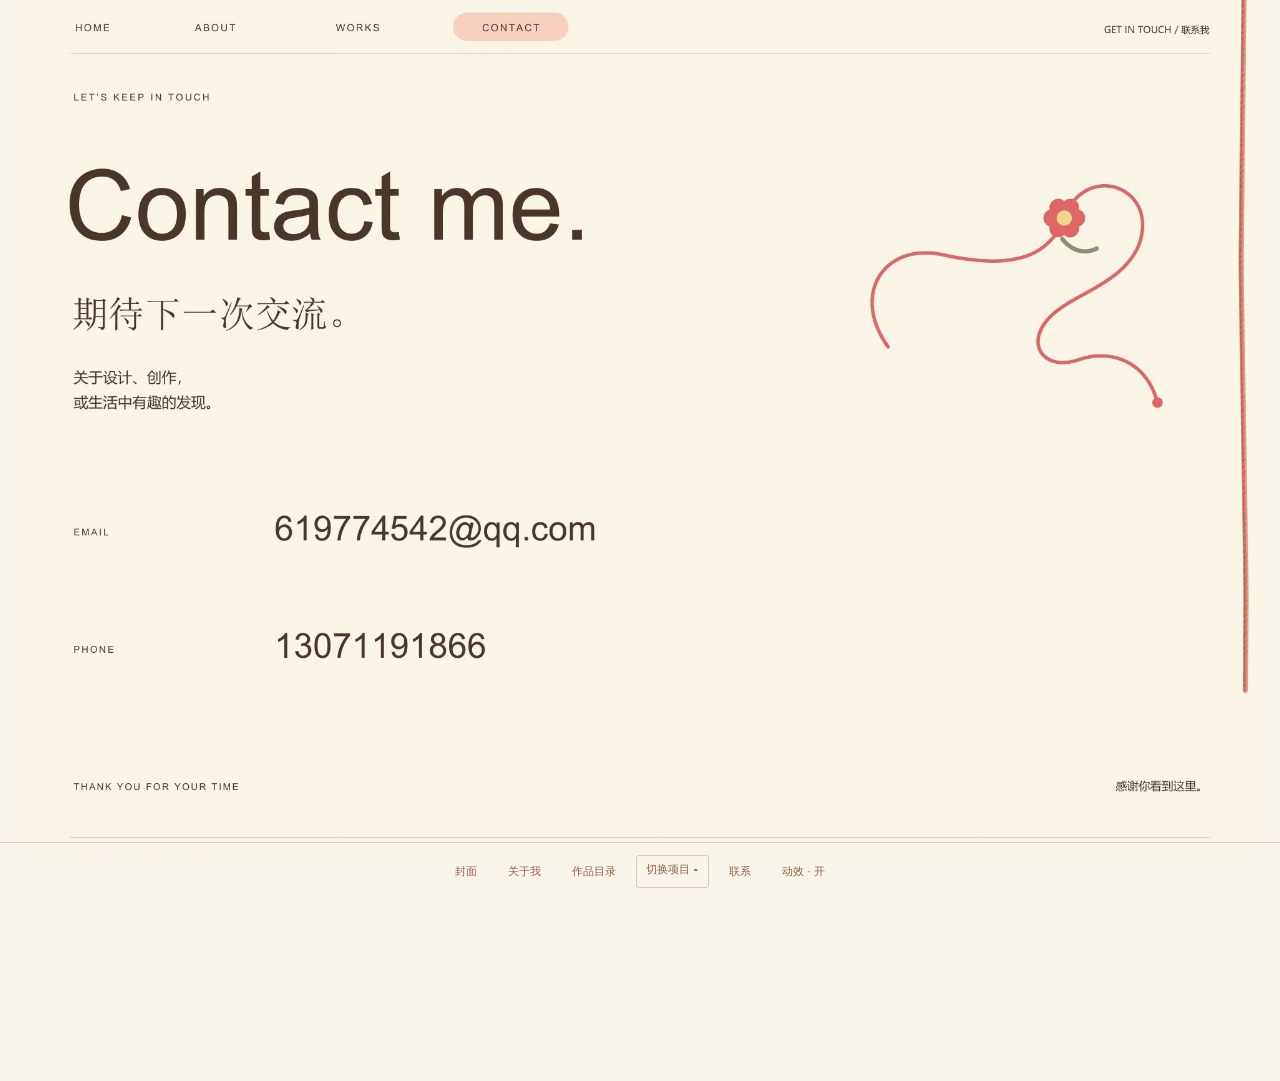
==== contact.html @ 4de19fe0 "add portfolio" ====
<!doctype html><html lang="zh-CN"><head><meta charset="utf-8"><meta name="viewport" content="width=device-width,initial-scale=1"><meta name="theme-color" content="#faf5ec"><meta name="description" content="陈姝婕的景观设计作品集。"><title>联系 · 陈姝婕作品集</title><link rel="icon" href="favicon.svg"><link rel="stylesheet" href="style.css?v=20261108-no-project-cord"><link rel="stylesheet" href="interactive.css?v=20261108-no-project-cord"><link rel="stylesheet" href="yarn.css?v=20261108-no-project-cord"><link rel="stylesheet" href="opening.css?v=20261108-no-project-cord"><link rel="stylesheet" href="pullcord.css?v=20261108-no-project-cord"><link rel="stylesheet" href="local-scenes.css?v=20261108-no-project-cord"><script src="yarn-boot.js?v=20261108-no-project-cord"></script><script src="opening-boot.js?v=20261108-no-project-cord"></script><script src="app.js?v=20261108-no-project-cord" defer></script><script src="interactive.js?v=20261108-no-project-cord" defer></script><script src="yarn.js?v=20261108-no-project-cord" defer></script><script src="opening.js?v=20261108-no-project-cord" defer></script><script src="pink-wool.js?v=20261108-no-project-cord" defer></script><script src="pullcord.js?v=20261108-no-project-cord" defer></script><script src="local-scenes.js?v=20261108-no-project-cord" defer></script></head><body data-journey-kind="contact" data-journey-project=""><script id="journey-data" type="application/json">{"kind": "contact", "project": "", "heroes": {"luyi": {"src": "assets/interactive/luyi-full-scroll.avif", "preview": "assets/yarn-v3/preview-luyi.avif", "pageSrc": "assets/pages/p06.avif", "rect": [0.4283621855444963, 0.0, 0.571649069757675, 1.0]}, "jd": {"src": "assets/interactive/p13-00.avif", "preview": "assets/yarn-v3/preview-jd.avif", "pageSrc": "assets/pages/p13.avif", "rect": [0.4427083333333333, 0.3431307777777778, 0.4947916666666667, 0.49522000000000005]}, "scifi": {"src": "assets/interactive/p19-00.avif", "preview": "assets/yarn-v3/preview-scifi.avif", "pageSrc": "assets/pages/p19.avif", "rect": [0.4479166666666667, 0.17296296296296299, 0.4895833333333333, 0.6522222222222223]}, "eastlake": {"src": "assets/interactive/eastlake-ink.avif", "preview": "assets/yarn-v3/preview-eastlake.avif", "pageSrc": "assets/pages/p27.avif", "rect": [0.5520833333333334, 0.23703703703703705, 0.38958333333333334, 0.587037037037037]}, "ai": {"src": "assets/interactive/p33-00.avif", "preview": "assets/yarn-v3/preview-ai.avif", "pageSrc": "assets/pages/p33.avif", "rect": [0.4351074814161522, 0.13422182945515443, 0.5207388492713452, 0.49650191830286616]}, "jinghu": {"src": "assets/interactive/p39-00.avif", "preview": "assets/yarn-v3/preview-jinghu.avif", "pageSrc": "assets/pages/p39.avif", "rect": [0.43509688799294444, 0.13422181045029635, 0.2805347948427198, 0.5523286890211311]}}}</script><main id="main" class="document-view" data-total="1"><figure class="art-page" id="page-1" data-page="1"><div class="page-art"><img class="original-page" src="assets/contact.avif" width="2000" height="1415" alt="联系陈姝婕" loading="eager" decoding="async" draggable="false"><a class="native-link" href="mailto:619774542@qq.com" aria-label="619774542@qq.com" style="left:20.326739742135988%;top:57.433987813134735%;width:26.612406030826097%;height:5.345116345365778%"></a><a class="native-link" href="tel:13071191866" aria-label="13071191866" style="left:20.326739742135988%;top:70.73738849493402%;width:17.792448868170176%;height:5.345116345365784%"></a></div></figure><footer class="journey-contact-end" aria-label="毛线旅程终点"></footer></main><nav class="reader-tools" aria-label="作品集导航"><a class="tool" href="index.html">封面</a><a class="tool" href="index.html#resume">关于我</a><a class="tool" href="works.html">作品目录</a><details class="chapter-menu"><summary>切换项目 ▴</summary><div class="chapter-links"><a href="projects/luyi.html">鹿邑规划</a><a href="projects/jd.html">京东庭院</a><a href="projects/scifi.html">成都科幻公园</a><a href="projects/eastlake.html">绍兴东湖</a><a href="projects/jinghu.html">镜湖标识设计</a><a href="projects/ai.html">AI表达与策划</a></div></details><a class="tool" href="contact.html">联系</a><button class="tool" id="motion-toggle" type="button" aria-pressed="true">动效 · 开</button></nav><dialog id="scene-dialog" aria-label="放大查看作品"><header class="scene-toolbar"><h2 id="scene-title"></h2><button id="scene-back" class="tool" type="button" hidden>← 总图</button><button id="scene-fit" class="tool" type="button">原尺寸</button><button id="scene-close" class="tool" type="button" aria-label="关闭">×</button></header><p id="scene-note" hidden></p><div id="scene-stage" class="scene-stage"></div></dialog></body></html>
---- style.css ----
/* Original portfolio paper, typography and continuous reading. */
:root{--paper:#faf5ec;--red:#a64131;--ink:#51473c;--line:#dec8b7;--pink:#f8d7c8}*{box-sizing:border-box}html{scroll-behavior:smooth;scroll-padding-top:12px}html,body{margin:0;min-height:100%;background:var(--paper);color:var(--ink);font-family:'Microsoft YaHei','PingFang SC',Arial,sans-serif}body{padding-bottom:76px;transition:background .65s}a{color:inherit;text-decoration:none}button{font:inherit;color:inherit;cursor:pointer}a,button,summary{touch-action:manipulation}a:focus-visible,button:focus-visible,summary:focus-visible{outline:2px solid var(--red);outline-offset:3px}[hidden]{display:none!important}main{width:100%;margin:auto}.document-view{max-width:1440px;padding:0 16px}.cover-view{max-width:1672px}.art-page{margin:0 auto 22px;width:100%;scroll-margin-top:12px}.page-art{position:relative;line-height:0;container-type:inline-size}.original-page{display:block;width:100%;height:auto;user-select:none}.native-link{position:absolute;display:block;z-index:5}.native-link:focus-visible{background:#f8d7c844}.page-count{position:absolute;z-index:4;right:5.7%;bottom:2.45%;width:17.5%;height:2.6%;background:var(--paper);color:var(--red);font-family:Arial,sans-serif;font-weight:400;letter-spacing:.08em;text-align:right;line-height:1.5}.reader-tools{position:fixed;bottom:0;left:0;right:0;z-index:20;min-height:58px;display:flex;justify-content:center;align-items:center;gap:9px;padding:8px 16px;border-top:1px solid var(--line);background:#faf5ecf5;backdrop-filter:blur(8px);font-size:11px}.tool{display:inline-flex;align-items:center;justify-content:center;min-height:33px;background:none;border:1px solid transparent;border-radius:3px;padding:5px 10px;color:#91604b;white-space:nowrap}.tool:hover{background:var(--pink)}.chapter-menu{position:relative}.chapter-menu summary{cursor:pointer;padding:6px 9px;color:#91604b;border:1px solid var(--line);border-radius:3px;list-style:none;min-height:33px}.chapter-menu summary::-webkit-details-marker{display:none}.chapter-links{position:absolute;bottom:calc(100% + 12px);left:50%;transform:translateX(-50%);background:var(--paper);border:1px solid var(--line);box-shadow:0 5px 22px #674b2822;min-width:215px;padding:8px;max-height:65vh;overflow:auto}.chapter-links a{display:block;padding:8px 13px;white-space:nowrap;line-height:1.7}.chapter-links a:hover{background:var(--pink)}.sr-only{position:absolute;width:1px;height:1px;padding:0;margin:-1px;overflow:hidden;clip:rect(0,0,0,0);white-space:nowrap;border:0}dialog{border:0;padding:0;background:var(--paper);color:var(--ink);max-width:none;max-height:none;width:calc(100vw - 36px);height:calc(100dvh - 36px);box-shadow:0 20px 90px #0005}dialog::backdrop{background:#252720e8}body:has(dialog[open]){overflow:hidden}@media(max-width:760px){body{padding-bottom:103px}.document-view{padding:0 6px}.art-page{margin-bottom:14px}.reader-tools{flex-wrap:wrap;gap:3px 5px;padding:6px 8px;min-height:90px;font-size:10px}.tool{padding:4px 7px;min-height:31px}.chapter-menu summary{min-height:31px}dialog{width:100vw;height:100dvh;margin:0}.original-page{touch-action:pan-x pan-y pinch-zoom}}@media(prefers-reduced-motion:reduce){html{scroll-behavior:auto}*{transition:none!important}}
---- interactive.css ----
/* V2: every effect is placed in its original scene, with no decorative actors. */
.cover-ball-patch{position:absolute;inset:0;pointer-events:none;mask-image:radial-gradient(ellipse 6.7% 10% at 92.9% 84.8%,#000 63%,transparent 100%)}.cover-ball-patch img{width:100%;height:100%}.yarn-link{position:absolute;left:88.5%;top:77%;width:8.5%;aspect-ratio:1;z-index:4;transform:translate(var(--ball-x,0px),var(--ball-y,0px));will-change:transform}.yarn-link img{display:block;width:100%;height:100%;object-fit:contain;transform:rotate(var(--ball-turn,0deg)) scale(var(--ball-scale,1));filter:drop-shadow(1px 4px 3px #74523c29)}.yarn-link:focus-visible{border-radius:50%}.night-scene{position:absolute;inset:0;opacity:0;pointer-events:none;transition:opacity .7s;background:#091b3d}.night-scene>.original-page,.night-type{position:absolute;inset:0;display:block;width:100%;height:100%;object-fit:fill}.intro-art.is-night .night-scene{opacity:1}.lamp-switch{position:absolute;left:38%;top:23%;width:11%;height:19%;z-index:4;background:none;border:0;border-radius:30%}.lamp-switch:hover{box-shadow:0 0 22px #f8d5a52b}.night-active{background:#0a1c3b}.night-active .reader-tools{background:#102442f5;border-color:#36455f}.night-active .reader-tools .tool,.night-active summary{color:#d7dce7}.night-active .reader-tools .tool:hover{background:#273b56}.flower-seed{position:absolute;width:3.3%;aspect-ratio:1;transform:translate(-50%,-50%) rotate(var(--flower-angle));border:0;background:transparent;z-index:3;padding:0}.flower-seed img{width:100%;height:100%;object-fit:contain;opacity:0;transform:scale(.35);transition:transform 1.1s cubic-bezier(.17,.65,.28,1.25),opacity .6s;transform-origin:45% 70%}.flower-seed.is-open img{opacity:1;transform:scale(1)}.branch-blossom{position:absolute;width:2.7%;aspect-ratio:1;z-index:3;pointer-events:none;transform:translate(-50%,-50%);animation:branch-open 1.5s both}.branch-blossom img{width:100%;height:100%;object-fit:contain;transform:rotate(var(--flower-angle,-20deg))}@keyframes branch-open{from{opacity:0;scale:.2}to{opacity:1;scale:1}}
/* Directory: six independent original-texture frames and adjacent labels. */
.works-title{position:absolute;width:1px;height:1px;overflow:hidden;clip-path:inset(50%);white-space:nowrap}.works-room{position:relative;aspect-ratio:2000/1126;container-type:inline-size;background:#faf3e9;overflow:hidden}.works-original{position:absolute;inset:0;clip-path:inset(12% 50% 0 0);mask-image:linear-gradient(to right,#000 0 43%,transparent 49%);pointer-events:none}.works-original img{width:100%;height:100%}.works-nav{position:absolute;left:31%;right:25%;top:5%;display:flex;align-items:center;justify-content:space-between;gap:2%;font:1.16cqw Arial,sans-serif;letter-spacing:.09em}.works-nav a{padding:.6em 1.5em}.works-nav [aria-current]{background:#f8d7c8;border-radius:30px}.project-catalog{position:absolute;left:47%;right:3%;top:19%;bottom:8%;display:grid;grid-template-columns:1fr 1fr;grid-template-rows:repeat(3,1fr);gap:1.7% 2.5%}.project-card{min-width:0;display:grid;grid-template-columns:58% 42%;align-items:center;gap:0;border-radius:8px}.wool-frame{position:relative;display:block;width:100%;aspect-ratio:290/201;transform:rotate(-3deg);transition:transform .25s}.project-card:nth-child(even) .wool-frame{transform:rotate(3deg)}.project-card:hover .wool-frame,.project-card:focus-visible .wool-frame{transform:rotate(0deg) translateY(-3px)}.project-hero{position:absolute;left:14.8%;top:20.9%;width:67.2%;height:63.2%;object-fit:cover;border-radius:9%;background:var(--paper)}.project-card:last-child .project-hero{object-fit:cover;object-position:center 60%}.frame-texture{position:absolute;inset:0;width:100%;height:100%;pointer-events:none}.project-label{display:flex;flex-direction:column;line-height:1.6;gap:.5em;padding-left:.7em}.project-label small{font-size:.74cqw;color:#b17c66;letter-spacing:.06em}.project-label strong{font:1.05cqw/1.6 'Microsoft YaHei','PingFang SC',sans-serif;color:var(--red);font-weight:400}.project-label>span{font-size:.72cqw;color:#806f61}
/* All source-image zooms are quiet and keep the complete picture. */
.scene-hit{position:absolute;display:block;z-index:2;background:transparent;cursor:zoom-in}.scene-hit:focus-visible{outline-offset:-2px}.scene-toolbar{display:flex;align-items:center;gap:9px;min-height:48px;padding:6px 16px;border-bottom:1px solid var(--line)}.scene-toolbar h2{font-size:13px;font-weight:400;line-height:1.6;margin:0 auto 0 0}.scene-toolbar #scene-close{font-size:25px;min-width:38px}.scene-stage{position:relative;height:calc(100% - 49px);overflow:auto;display:flex;align-items:center;justify-content:center;padding:14px}.scene-image{display:block;max-width:100%;max-height:100%;object-fit:contain;cursor:zoom-in}.scene-stage.original-size{display:block;padding:0}.scene-stage.original-size>.scene-image{max-width:none;max-height:none;width:auto;height:auto;cursor:zoom-out}.scene-video{display:block;max-width:100%;max-height:100%;background:#16201d}.map-stage{display:block;padding:0;overflow:auto}.map-canvas{position:relative;min-width:1400px;width:100%;line-height:0}.map-canvas>img{display:block;width:100%;height:auto}.map-stage.original-size .map-canvas{width:6246px}.map-scholar{position:absolute;display:block;width:30px;height:38px;transform:translate(-50%,-90%);padding:5px 8px;z-index:2;border-radius:50%}.map-scholar>img{display:block;width:auto;max-width:100%;height:100%;filter:drop-shadow(0 1px 1px #fff9)}.map-scholar>span{position:absolute;bottom:100%;left:50%;transform:translateX(-50%);padding:4px 6px;background:#faf5ecf0;font:11px/1.5 SimSun,serif;white-space:nowrap;opacity:0;pointer-events:none;color:#59483b}.map-scholar:hover>span,.map-scholar:focus-visible>span{opacity:1}.inline-boat-filter{position:absolute;overflow:hidden;pointer-events:none}.painted-water{position:absolute;inset:0;pointer-events:none;z-index:1;mask-image:radial-gradient(ellipse 5% 7% at 69.9% 69.6%,#000 60%,transparent 100%)}.painted-water>img{display:block;width:100%;height:100%;filter:url(#painted-boat)}
/* The three coloured bands are traced in place and linked to the corresponding text. */
.route-experience,.route-lines{position:absolute;inset:0;width:100%;height:100%;pointer-events:none}.route-lines{z-index:3;overflow:visible}.route-trace,.route-connector{fill:none;stroke:var(--route-color);stroke-width:1.8;stroke-linecap:round;opacity:0}.route-lines g.active .route-trace{opacity:.95;stroke-width:3;stroke-dasharray:14 86;animation:route-travel 4s linear infinite}.route-lines g.active .route-connector{opacity:.65;stroke-width:1}.route-copy{position:absolute;left:61.6%;top:36.7%;width:32%;height:48.7%;display:flex;flex-direction:column;background:var(--paper);pointer-events:auto;z-index:4}.route-choice{position:relative;flex:1;display:flex;flex-direction:column;justify-content:center;align-items:flex-start;gap:.3em;background:var(--paper);border:0;border-bottom:1px solid #e6dacf;padding:.5em 1em .5em 1.2em;text-align:left;line-height:1.4;color:#8b8175;font-size:1.2cqw}.route-choice:last-child{border-bottom:0}.route-choice::before{content:'';position:absolute;left:0;top:17%;height:66%;width:2px;background:var(--route-color);opacity:.2}.route-choice.active::before{opacity:1}.route-choice span{font-size:1.08cqw;color:#8d7b67}.route-choice strong{font-family:SimSun,'Songti SC',serif;font-size:1.58cqw;font-weight:400;color:var(--red)}.route-choice small{font-size:.93cqw}.route-choice.active{color:#4f493d}.route-choice.active strong{color:var(--red)}@keyframes route-travel{to{stroke-dashoffset:-100}}
/* Inline waterfront scene carousel; the original four map nodes select the same four scenes. */
.waterfront-carousel{position:absolute;left:49.3%;top:30.1%;width:45%;height:62.7%;background:var(--paper);z-index:3;display:flex;flex-direction:column;padding:0 .8%}.waterfront-images{position:relative;flex:1;min-height:0}.waterfront-slide{display:flex;position:absolute;inset:0;align-items:center;justify-content:center;cursor:zoom-in}.waterfront-slide>img{display:block;width:100%;height:100%;object-fit:contain}.waterfront-caption{display:flex;align-items:center;justify-content:space-between;line-height:1.6;color:var(--red);font:1.45cqw/1.8 SimSun,'Songti SC',serif;margin-top:.3em}.slide-play{font:1.3cqw Arial,sans-serif;background:none;border:0;min-width:1.8em;min-height:1.8em;color:var(--red)}.slide-index{display:flex;justify-content:flex-start;gap:1.1em;line-height:1.5;margin-top:.4em}.slide-dot{border:0;border-bottom:1px solid transparent;padding:0 .15em;background:none;font:1.05cqw/1.8 Arial,sans-serif;color:#af9986}.slide-dot.active{color:var(--red);border-bottom-color:var(--red)}.waterfront-map-nodes{position:absolute;z-index:4;pointer-events:none}.waterfront-node{position:absolute;transform:translate(-50%,-50%);width:8%;aspect-ratio:1;border-radius:50%;pointer-events:auto}.waterfront-node.active{box-shadow:0 0 0 1.8px var(--red),0 0 0 4px #faf5ec77}
/* One comparison per sheet. Native range rails remain transparent even during focus. */
.comparison-sheet{aspect-ratio:var(--source-ratio);background:#eee7e0;overflow:hidden}.comparison-sheet::before{content:"";position:absolute;inset:1.9% 1.05%;background:var(--paper)}.ai-sheet{background:var(--paper)}.ai-sheet::before{display:none}.comparison-header{position:absolute;inset:0;display:block;width:100%;height:100%;clip-path:inset(0 0 calc(100% - var(--header-end)) 0);pointer-events:none}.pair-title{position:absolute;line-height:1.5;font-family:SimSun,'Songti SC',serif;color:var(--red);font-weight:400;margin:0}.comparison{position:absolute;--split:50%;line-height:0;background:transparent;isolation:isolate}.comparison>img{position:absolute;inset:0;width:100%;height:100%;object-fit:cover;user-select:none;pointer-events:none}.compare-after{clip-path:inset(0 0 0 var(--split))}.compare-divider{position:absolute;left:var(--split);top:0;bottom:0;width:1px;background:#faf5ec;box-shadow:0 0 0 1px #5e4c3833;transform:translateX(-50%);pointer-events:none;z-index:2}.compare-divider i{position:absolute;left:50%;top:50%;display:grid;place-items:center;width:27px;height:27px;transform:translate(-50%,-50%);border-radius:50%;background:#faf5ecef;box-shadow:0 1px 5px #40301c30;color:#8a6450;font:12px/1 Arial,sans-serif;font-style:normal;white-space:nowrap}.compare-slider{position:absolute;inset:0;width:100%;height:100%;margin:0;opacity:0!important;cursor:ew-resize;z-index:3;touch-action:pan-y;outline:none!important}.comparison:focus-within{outline:2px solid #a6413199;outline-offset:5px}.pair-labels{position:absolute;bottom:100%;left:0;right:0;display:flex;justify-content:space-between;margin-bottom:.55em;font:1.03cqw/1.5 'Microsoft YaHei',sans-serif;color:#7c7265;pointer-events:auto}.pair-labels a:hover{text-decoration:underline}.pair-caption{position:absolute;margin:0;line-height:1.7;color:#81786c}.pair-footer-rule{position:absolute;left:6.25%;right:6.25%;bottom:5.8%;height:1px;background:#decfc0}.evidence-pair{position:absolute;display:grid;grid-template-columns:1fr 1fr;gap:24px;align-items:stretch}.evidence-view{display:flex;flex-direction:column;min-width:0;gap:7px;line-height:1.6}.evidence-view>span{font-size:1.15cqw;color:#70695e}.evidence-view>a{position:relative;display:block;flex:1;min-height:0;overflow:hidden;cursor:zoom-in}.evidence-view img{position:absolute;inset:0;display:block;width:100%;height:100%;object-fit:contain}.motion-off *, .motion-off *::before,.motion-off *::after{animation-play-state:paused!important}.motion-off .yarn-link,.motion-off .yarn-link img{will-change:auto}.motion-off .branch-blossom{animation:none;opacity:1;scale:1}.motion-off .flower-seed img{transition:none}@media(max-width:760px){.scene-toolbar{padding:6px 9px;gap:3px}.scene-toolbar h2{font-size:11px}.scene-toolbar .tool{font-size:11px}.scene-stage{padding:4px}.map-stage{padding:0}.compare-divider i{width:20px;height:20px;font-size:9px}.evidence-pair{gap:10px}.works-room{aspect-ratio:auto;min-height:960px;overflow:visible}.works-original{display:none}.works-title{clip-path:none;width:auto;height:auto;overflow:visible;left:8%;top:69px;margin:0;font:24px/1.5 SimSun,serif;color:var(--red)}.works-title span{font:11px Arial,sans-serif;letter-spacing:.12em;margin-left:8px}.works-original img{height:auto}.works-nav{left:5%;right:5%;top:20px;font-size:11px}.works-nav a{padding:.6em .9em}.project-catalog{position:relative;left:auto;right:auto;top:auto;bottom:auto;padding:126px 6% 40px;grid-template-columns:1fr;grid-template-rows:none;gap:14px}.project-card{grid-template-columns:48% 52%;max-width:500px;margin:0 auto;width:100%}.project-label small{font-size:9px}.project-label strong{font-size:17px}.project-label>span{font-size:10px}.wool-frame{max-width:230px}.page-count{letter-spacing:0}.route-choice{padding-left:.7em}.waterfront-caption{font-size:1.6cqw}.slide-play{font-size:1.7cqw}.slide-dot{font-size:1.4cqw}}
---- yarn.css ----
/* A continuous material thread on the existing paper pages. */
.yarn-canvas{position:fixed;inset:0;display:block;pointer-events:none;z-index:7;width:100%;height:100%;contain:strict}
body:has(dialog[open]) .yarn-canvas{visibility:hidden}
.yarn-geometry{position:absolute;width:0;height:0;overflow:hidden;pointer-events:none}
.yarn-link{touch-action:manipulation;will-change:transform}
html.yarn-arriving #main{opacity:0}
.journey-outro{position:relative;min-height:126px;display:flex;justify-content:center;align-items:center;margin:0 0 8px;line-height:1.6}
.journey-return{position:relative;z-index:8;padding:12px 20px;color:var(--red);font:16px/1.7 SimSun,'Songti SC',serif;background:var(--paper);border:0;border-radius:3px}
.journey-return span{font:14px Arial,sans-serif;margin-left:12px}
.journey-return:hover{text-decoration:underline;text-underline-offset:5px}
.journey-home-end{min-height:112px}
.journey-contact-end{position:relative;min-height:100px}
#works{scroll-margin-top:10px;margin-top:18px}
.project-card.is-thread-selected .wool-frame{transform:rotate(0deg) translateY(-4px)}
.project-card.is-thread-selected .project-label strong{color:#b74434}
.project-card.is-returned .wool-frame{animation:yarn-frame-settle .7s cubic-bezier(.2,.65,.3,1) both}
@keyframes yarn-frame-settle{0%{translate:0 -7px}65%{translate:0 2px}100%{translate:0 0}}
.journey-veil{position:fixed;inset:0;z-index:50;background:var(--paper);opacity:0;pointer-events:none}
.journey-transition-thread{position:fixed;inset:0;z-index:52;width:100%;height:100%;pointer-events:none}
.journey-hero{position:fixed;z-index:51;display:block;margin:0;object-fit:cover;border:0;box-shadow:0 5px 32px #69503a16;pointer-events:none;will-change:top,left,width,height,opacity;border-radius:4px}
body.yarn-navigating{cursor:progress}
body.yarn-navigating .reader-tools{pointer-events:none}
@media(max-width:760px){.journey-outro{min-height:96px}.journey-return{font-size:14px;padding:9px 14px}.journey-contact-end{min-height:80px}#works{margin-top:8px}.journey-hero{border-radius:2px}}
@media(prefers-reduced-motion:reduce){.project-card.is-returned .wool-frame{animation:none}.journey-hero{will-change:auto}}
.motion-off .project-card.is-returned .wool-frame{animation:none}
---- opening.css ----
/* Original artwork: animated masks, never a substitute font or an added rope. */
.opening-art{position:absolute;inset:0;width:100%;height:100%;overflow:visible;pointer-events:none;z-index:3;display:none}
.opening-cover{position:absolute;inset:0;pointer-events:none}
.opening-pending .opening-cover .opening-art,.opening-cover.is-playing .opening-art{display:block}
.opening-skip{position:absolute;left:3.2%;bottom:3%;z-index:5;pointer-events:auto;border:0;background:#faf5ecdb;padding:7px 12px;border-radius:20px;color:#936859;font:12px/1.5 'Microsoft YaHei',sans-serif;opacity:0;visibility:hidden}
.opening-cover.is-playing .opening-skip{opacity:1;visibility:visible}
.native-thread-art.is-thread-playing .opening-art{display:block}
.opening-actor,.native-flower{transform-box:view-box}
.opening-continue{position:absolute;right:3.8%;bottom:2.4%;z-index:5;color:#a74436;background:#faf5ecc9;border:0;border-radius:20px;padding:7px 13px;font:12px/1.5 'Microsoft YaHei',sans-serif;pointer-events:auto;opacity:0;transition:opacity .4s}
.opening-cover.is-complete .opening-continue{opacity:1}
.motion-off .opening-art{display:none!important}
.motion-off .opening-skip{display:none}
@media(max-width:760px){.opening-skip,.opening-continue{font-size:10px;padding:4px 8px}.opening-skip{left:3%;bottom:1.8%}.opening-continue{right:3%;bottom:1.8%}}
@media(prefers-reduced-motion:reduce){.opening-art{display:none!important}}
.opening-is-playing>.opening-skip{opacity:1;visibility:visible}
.page-art:has(.opening-cover.is-complete)>.opening-continue{opacity:1}
.opening-continue{left:3.2%;right:auto;bottom:3%}
@media(max-width:760px){.opening-continue{left:3%;right:auto;bottom:1.8%}}
#opening-replay:disabled{opacity:.45;cursor:default}
.opening-continue{visibility:hidden;pointer-events:none}
.page-art:has(.opening-cover.is-complete)>.opening-continue{visibility:visible;pointer-events:auto}
---- pullcord.css ----
.pullcord-canvas{position:fixed;inset:0;z-index:8;width:100%;height:100%;pointer-events:none;contain:strict}
.pullcord-handle{position:fixed;left:0;top:0;z-index:9;width:46px;height:46px;margin:0;padding:0;border:0;border-radius:50%;background:transparent;cursor:grab;touch-action:none;user-select:none;visibility:hidden;transform:translate(-50%,-50%);-webkit-tap-highlight-color:transparent}
.pullcord-handle:active,.pullcord-handle.is-pulling{cursor:grabbing}.pullcord-handle:focus-visible{outline:1px dashed #c6819d;outline-offset:3px;background:#faf5ec18}
.pullcord-caption{position:absolute;left:50%;top:calc(100% + 1px);transform:translateX(-50%);white-space:nowrap;font:11px/1.5 'Microsoft YaHei',sans-serif;color:#9c6655;opacity:0;transition:opacity .2s;pointer-events:none}
.pullcord-handle:hover .pullcord-caption,.pullcord-handle:focus-visible .pullcord-caption{opacity:1}.night-active .pullcord-caption{color:#e6b9cf}
body:has(dialog[open]) .pullcord-canvas,body:has(dialog[open]) .pullcord-handle{visibility:hidden!important}
@media(max-width:760px){.pullcord-handle{width:44px;height:44px}.pullcord-caption{font-size:10px}.pullcord-handle[data-discover="true"] .pullcord-caption{opacity:.85}}
@media(prefers-reduced-motion:reduce){.pullcord-caption{transition:none}}
---- local-scenes.css ----
.portrait-drop{position:absolute;inset:0;pointer-events:none;z-index:2;overflow:hidden}.portrait-art,.portrait-rope{position:absolute;inset:0;width:100%;height:100%;pointer-events:none}
.arc-catalog{position:relative;aspect-ratio:2000/1500;min-height:0;overflow:hidden;background:#faf3e9 url('assets/fabric.avif') repeat;background-size:360px 144px}
.arc-catalog>.works-title{position:absolute;width:1px;height:1px;overflow:hidden;clip-path:inset(50%);white-space:nowrap}
.arc-wordmark{position:absolute;left:11%;top:37.3%;width:31%;height:23.35%;pointer-events:none;z-index:1}.arc-wordmark svg{display:block;width:100%;height:100%}
.arc-yarn{position:absolute;inset:0;width:100%;height:100%;pointer-events:none;z-index:0}
.arc-catalog .works-nav{left:25%;right:24%;top:3.4%;z-index:4;font-size:1.05cqw}
.arc-catalog .project-catalog{position:absolute;inset:0;padding:11% 5%;display:grid;grid-template-columns:1fr 1fr;gap:3%;z-index:2}
.arc-catalog.arc-ready .project-catalog{display:block;padding:0}
.arc-catalog.arc-ready .project-card{position:absolute;display:flex;gap:0;align-items:center;margin:0;max-width:none;border-radius:8px}
.arc-catalog .wool-frame{flex:none;max-width:none;transform:rotate(var(--arc-tilt,-3deg));transition:transform .25s}
.arc-catalog .project-card:hover .wool-frame,.arc-catalog .project-card:focus-visible .wool-frame{transform:rotate(0deg)}
.arc-catalog .project-label{min-width:0;padding-left:1.1em;gap:.5em}.arc-catalog .project-label strong{font-size:1.12cqw;line-height:1.6}.arc-catalog .project-label small{font-size:.72cqw}.arc-catalog .project-label>span{font-size:.74cqw;line-height:1.7}
.arc-catalog .arc-label-left{flex-direction:row-reverse}.arc-catalog .arc-label-left .project-label{flex:1;padding:0 1.1em 0 0;text-align:right}
@media(max-width:760px){.arc-catalog{aspect-ratio:auto;height:1370px;min-height:1370px;overflow:hidden;background-size:300px 120px}.arc-wordmark{left:5%;top:63px;width:160px;height:94px}.arc-catalog .works-nav{left:4%;right:4%;top:18px;font-size:10px}.arc-catalog .works-nav a{padding:.6em .8em}.arc-catalog .project-catalog{grid-template-columns:1fr;padding:180px 5% 40px;gap:32px}.arc-catalog .project-label{padding-left:8px;gap:7px;flex:1}.arc-catalog .project-label strong{font-size:16px;line-height:1.55}.arc-catalog .project-label small{font-size:9px}.arc-catalog .project-label>span{font-size:10px;line-height:1.65}}
@media(prefers-reduced-motion:reduce){.arc-catalog .wool-frame{transition:none}}
.arc-catalog .project-card:first-child .project-label{transform:translateY(-3.75cqw)}
[data-portrait-clear]{filter:blur(4px)}
@media(max-width:760px){.arc-catalog .project-card:first-child .project-label{transform:none}}
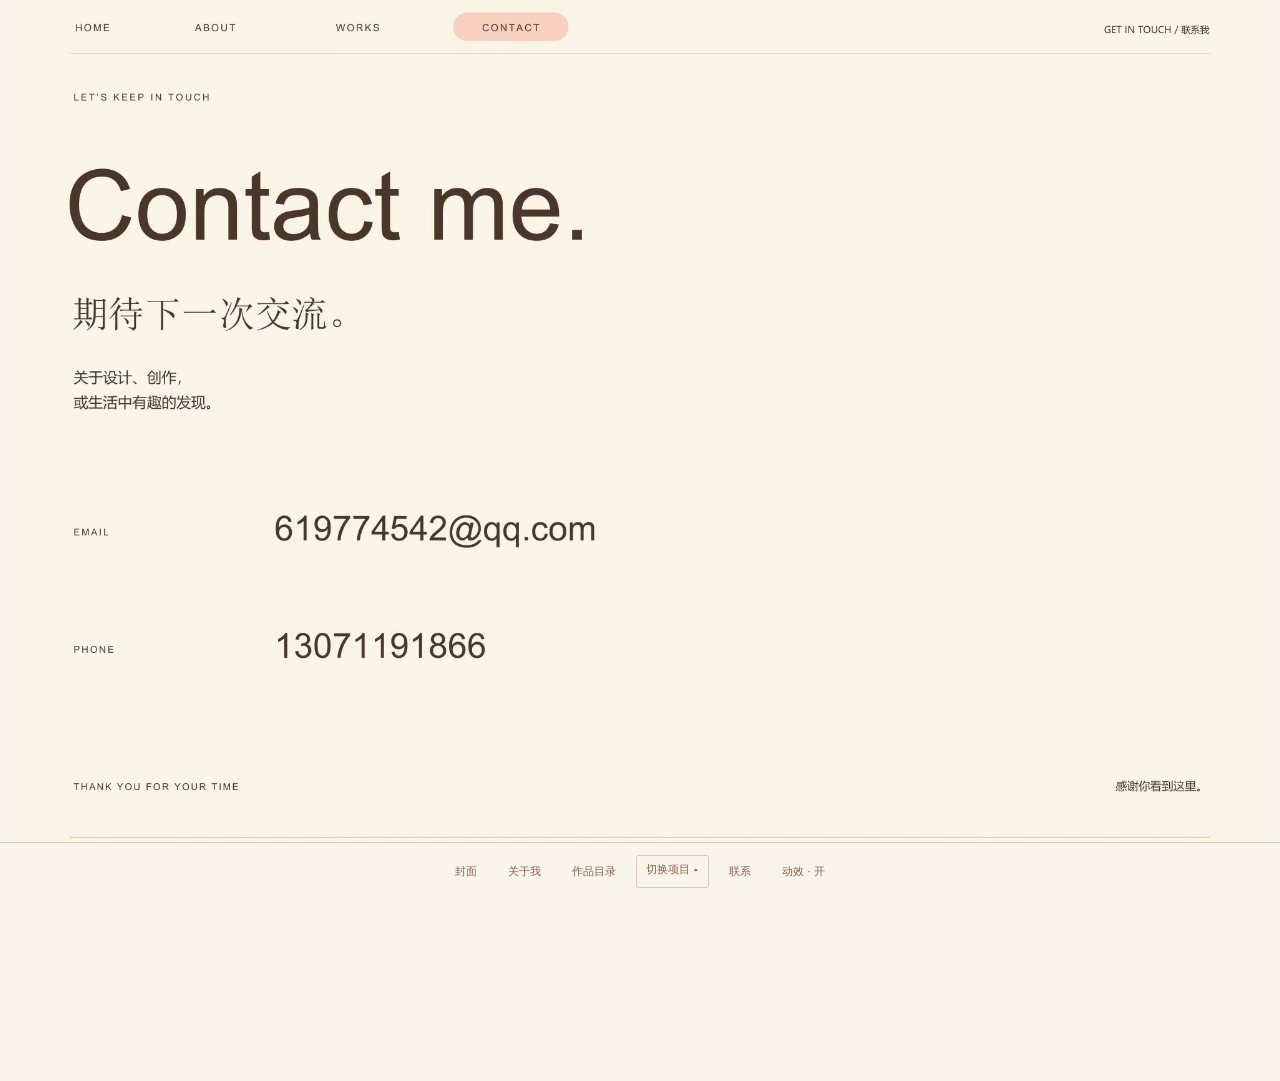
==== commit 1924f4f7: "网站更新内容" ====
--- a/contact.html
+++ b/contact.html
@@ -1 +1 @@
-<!doctype html><html lang="zh-CN"><head><meta charset="utf-8"><meta name="viewport" content="width=device-width,initial-scale=1"><meta name="theme-color" content="#faf5ec"><meta name="description" content="陈姝婕的景观设计作品集。"><title>联系 · 陈姝婕作品集</title><link rel="icon" href="favicon.svg"><link rel="stylesheet" href="style.css?v=20261108-no-project-cord"><link rel="stylesheet" href="interactive.css?v=20261108-no-project-cord"><link rel="stylesheet" href="yarn.css?v=20261108-no-project-cord"><link rel="stylesheet" href="opening.css?v=20261108-no-project-cord"><link rel="stylesheet" href="pullcord.css?v=20261108-no-project-cord"><link rel="stylesheet" href="local-scenes.css?v=20261108-no-project-cord"><script src="yarn-boot.js?v=20261108-no-project-cord"></script><script src="opening-boot.js?v=20261108-no-project-cord"></script><script src="app.js?v=20261108-no-project-cord" defer></script><script src="interactive.js?v=20261108-no-project-cord" defer></script><script src="yarn.js?v=20261108-no-project-cord" defer></script><script src="opening.js?v=20261108-no-project-cord" defer></script><script src="pink-wool.js?v=20261108-no-project-cord" defer></script><script src="pullcord.js?v=20261108-no-project-cord" defer></script><script src="local-scenes.js?v=20261108-no-project-cord" defer></script></head><body data-journey-kind="contact" data-journey-project=""><script id="journey-data" type="application/json">{"kind": "contact", "project": "", "heroes": {"luyi": {"src": "assets/interactive/luyi-full-scroll.avif", "preview": "assets/yarn-v3/preview-luyi.avif", "pageSrc": "assets/pages/p06.avif", "rect": [0.4283621855444963, 0.0, 0.571649069757675, 1.0]}, "jd": {"src": "assets/interactive/p13-00.avif", "preview": "assets/yarn-v3/preview-jd.avif", "pageSrc": "assets/pages/p13.avif", "rect": [0.4427083333333333, 0.3431307777777778, 0.4947916666666667, 0.49522000000000005]}, "scifi": {"src": "assets/interactive/p19-00.avif", "preview": "assets/yarn-v3/preview-scifi.avif", "pageSrc": "assets/pages/p19.avif", "rect": [0.4479166666666667, 0.17296296296296299, 0.4895833333333333, 0.6522222222222223]}, "eastlake": {"src": "assets/interactive/eastlake-ink.avif", "preview": "assets/yarn-v3/preview-eastlake.avif", "pageSrc": "assets/pages/p27.avif", "rect": [0.5520833333333334, 0.23703703703703705, 0.38958333333333334, 0.587037037037037]}, "ai": {"src": "assets/interactive/p33-00.avif", "preview": "assets/yarn-v3/preview-ai.avif", "pageSrc": "assets/pages/p33.avif", "rect": [0.4351074814161522, 0.13422182945515443, 0.5207388492713452, 0.49650191830286616]}, "jinghu": {"src": "assets/interactive/p39-00.avif", "preview": "assets/yarn-v3/preview-jinghu.avif", "pageSrc": "assets/pages/p39.avif", "rect": [0.43509688799294444, 0.13422181045029635, 0.2805347948427198, 0.5523286890211311]}}}</script><main id="main" class="document-view" data-total="1"><figure class="art-page" id="page-1" data-page="1"><div class="page-art"><img class="original-page" src="assets/contact.avif" width="2000" height="1415" alt="联系陈姝婕" loading="eager" decoding="async" draggable="false"><a class="native-link" href="mailto:619774542@qq.com" aria-label="619774542@qq.com" style="left:20.326739742135988%;top:57.433987813134735%;width:26.612406030826097%;height:5.345116345365778%"></a><a class="native-link" href="tel:13071191866" aria-label="13071191866" style="left:20.326739742135988%;top:70.73738849493402%;width:17.792448868170176%;height:5.345116345365784%"></a></div></figure><footer class="journey-contact-end" aria-label="毛线旅程终点"></footer></main><nav class="reader-tools" aria-label="作品集导航"><a class="tool" href="index.html">封面</a><a class="tool" href="index.html#resume">关于我</a><a class="tool" href="works.html">作品目录</a><details class="chapter-menu"><summary>切换项目 ▴</summary><div class="chapter-links"><a href="projects/luyi.html">鹿邑规划</a><a href="projects/jd.html">京东庭院</a><a href="projects/scifi.html">成都科幻公园</a><a href="projects/eastlake.html">绍兴东湖</a><a href="projects/jinghu.html">镜湖标识设计</a><a href="projects/ai.html">AI表达与策划</a></div></details><a class="tool" href="contact.html">联系</a><button class="tool" id="motion-toggle" type="button" aria-pressed="true">动效 · 开</button></nav><dialog id="scene-dialog" aria-label="放大查看作品"><header class="scene-toolbar"><h2 id="scene-title"></h2><button id="scene-back" class="tool" type="button" hidden>← 总图</button><button id="scene-fit" class="tool" type="button">原尺寸</button><button id="scene-close" class="tool" type="button" aria-label="关闭">×</button></header><p id="scene-note" hidden></p><div id="scene-stage" class="scene-stage"></div></dialog></body></html>+<!doctype html><html lang="zh-CN"><head><meta charset="utf-8"><meta name="viewport" content="width=device-width,initial-scale=1"><meta name="theme-color" content="#faf5ec"><meta name="description" content="陈姝婕的景观设计作品集。"><title>联系 · 陈姝婕作品集</title><link rel="icon" href="favicon.svg"><link rel="stylesheet" href="style.css?v=20261115-contact-clean"><link rel="stylesheet" href="interactive.css?v=20261108-no-project-cord"><link rel="stylesheet" href="yarn.css?v=20261108-no-project-cord"><link rel="stylesheet" href="opening.css?v=20261108-no-project-cord"><link rel="stylesheet" href="pullcord.css?v=20261108-no-project-cord"><link rel="stylesheet" href="local-scenes.css?v=20261108-no-project-cord"><script src="opening-boot.js?v=20261108-no-project-cord"></script><script src="app.js?v=20261108-no-project-cord" defer></script><script src="interactive.js?v=20261108-no-project-cord" defer></script><script src="yarn.js?v=20261115-contact-clean" defer></script><script src="opening.js?v=20261108-no-project-cord" defer></script><script src="pink-wool.js?v=20261108-no-project-cord" defer></script><script src="pullcord.js?v=20261108-no-project-cord" defer></script><script src="local-scenes.js?v=20261108-no-project-cord" defer></script></head><body data-journey-kind="contact" data-journey-project=""><script id="journey-data" type="application/json">{"kind": "contact", "project": "", "heroes": {"luyi": {"src": "assets/interactive/luyi-full-scroll.avif", "preview": "assets/yarn-v3/preview-luyi.avif", "pageSrc": "assets/pages/p06.avif", "rect": [0.4283621855444963, 0.0, 0.571649069757675, 1.0]}, "jd": {"src": "assets/interactive/p13-00.avif", "preview": "assets/yarn-v3/preview-jd.avif", "pageSrc": "assets/pages/p13.avif", "rect": [0.4427083333333333, 0.3431307777777778, 0.4947916666666667, 0.49522000000000005]}, "scifi": {"src": "assets/interactive/p19-00.avif", "preview": "assets/yarn-v3/preview-scifi.avif", "pageSrc": "assets/pages/p19.avif", "rect": [0.4479166666666667, 0.17296296296296299, 0.4895833333333333, 0.6522222222222223]}, "eastlake": {"src": "assets/interactive/eastlake-ink.avif", "preview": "assets/yarn-v3/preview-eastlake.avif", "pageSrc": "assets/pages/p27.avif", "rect": [0.5520833333333334, 0.23703703703703705, 0.38958333333333334, 0.587037037037037]}, "ai": {"src": "assets/interactive/p33-00.avif", "preview": "assets/yarn-v3/preview-ai.avif", "pageSrc": "assets/pages/p33.avif", "rect": [0.4351074814161522, 0.13422182945515443, 0.5207388492713452, 0.49650191830286616]}, "jinghu": {"src": "assets/interactive/p39-00.avif", "preview": "assets/yarn-v3/preview-jinghu.avif", "pageSrc": "assets/pages/p39.avif", "rect": [0.43509688799294444, 0.13422181045029635, 0.2805347948427198, 0.5523286890211311]}}}</script><main id="main" class="document-view" data-total="1"><figure class="art-page" id="page-1" data-page="1"><div class="page-art"><img class="original-page" src="assets/contact.avif" width="2000" height="1415" alt="联系陈姝婕" loading="eager" decoding="async" draggable="false"><span class="contact-yarn-mask" aria-hidden="true"></span><a class="native-link" href="mailto:619774542@qq.com" aria-label="619774542@qq.com" style="left:20.326739742135988%;top:57.433987813134735%;width:26.612406030826097%;height:5.345116345365778%"></a><a class="native-link" href="tel:13071191866" aria-label="13071191866" style="left:20.326739742135988%;top:70.73738849493402%;width:17.792448868170176%;height:5.345116345365784%"></a></div></figure><footer class="journey-contact-end" aria-label="毛线旅程终点"></footer></main><nav class="reader-tools" aria-label="作品集导航"><a class="tool" href="index.html">封面</a><a class="tool" href="index.html#resume">关于我</a><a class="tool" href="works.html">作品目录</a><details class="chapter-menu"><summary>切换项目 ▴</summary><div class="chapter-links"><a href="projects/luyi.html">鹿邑规划</a><a href="projects/jd.html">京东庭院</a><a href="projects/scifi.html">成都科幻公园</a><a href="projects/eastlake.html">绍兴东湖</a><a href="projects/jinghu.html">镜湖标识设计</a><a href="projects/ai.html">AI表达与策划</a></div></details><a class="tool" href="contact.html">联系</a><button class="tool" id="motion-toggle" type="button" aria-pressed="true">动效 · 开</button></nav><dialog id="scene-dialog" aria-label="放大查看作品"><header class="scene-toolbar"><h2 id="scene-title"></h2><button id="scene-back" class="tool" type="button" hidden>← 总图</button><button id="scene-fit" class="tool" type="button">原尺寸</button><button id="scene-close" class="tool" type="button" aria-label="关闭">×</button></header><p id="scene-note" hidden></p><div id="scene-stage" class="scene-stage"></div></dialog></body></html>
--- a/style.css
+++ b/style.css
@@ -1,2 +1,4 @@
 /* Original portfolio paper, typography and continuous reading. */
 :root{--paper:#faf5ec;--red:#a64131;--ink:#51473c;--line:#dec8b7;--pink:#f8d7c8}*{box-sizing:border-box}html{scroll-behavior:smooth;scroll-padding-top:12px}html,body{margin:0;min-height:100%;background:var(--paper);color:var(--ink);font-family:'Microsoft YaHei','PingFang SC',Arial,sans-serif}body{padding-bottom:76px;transition:background .65s}a{color:inherit;text-decoration:none}button{font:inherit;color:inherit;cursor:pointer}a,button,summary{touch-action:manipulation}a:focus-visible,button:focus-visible,summary:focus-visible{outline:2px solid var(--red);outline-offset:3px}[hidden]{display:none!important}main{width:100%;margin:auto}.document-view{max-width:1440px;padding:0 16px}.cover-view{max-width:1672px}.art-page{margin:0 auto 22px;width:100%;scroll-margin-top:12px}.page-art{position:relative;line-height:0;container-type:inline-size}.original-page{display:block;width:100%;height:auto;user-select:none}.native-link{position:absolute;display:block;z-index:5}.native-link:focus-visible{background:#f8d7c844}.page-count{position:absolute;z-index:4;right:5.7%;bottom:2.45%;width:17.5%;height:2.6%;background:var(--paper);color:var(--red);font-family:Arial,sans-serif;font-weight:400;letter-spacing:.08em;text-align:right;line-height:1.5}.reader-tools{position:fixed;bottom:0;left:0;right:0;z-index:20;min-height:58px;display:flex;justify-content:center;align-items:center;gap:9px;padding:8px 16px;border-top:1px solid var(--line);background:#faf5ecf5;backdrop-filter:blur(8px);font-size:11px}.tool{display:inline-flex;align-items:center;justify-content:center;min-height:33px;background:none;border:1px solid transparent;border-radius:3px;padding:5px 10px;color:#91604b;white-space:nowrap}.tool:hover{background:var(--pink)}.chapter-menu{position:relative}.chapter-menu summary{cursor:pointer;padding:6px 9px;color:#91604b;border:1px solid var(--line);border-radius:3px;list-style:none;min-height:33px}.chapter-menu summary::-webkit-details-marker{display:none}.chapter-links{position:absolute;bottom:calc(100% + 12px);left:50%;transform:translateX(-50%);background:var(--paper);border:1px solid var(--line);box-shadow:0 5px 22px #674b2822;min-width:215px;padding:8px;max-height:65vh;overflow:auto}.chapter-links a{display:block;padding:8px 13px;white-space:nowrap;line-height:1.7}.chapter-links a:hover{background:var(--pink)}.sr-only{position:absolute;width:1px;height:1px;padding:0;margin:-1px;overflow:hidden;clip:rect(0,0,0,0);white-space:nowrap;border:0}dialog{border:0;padding:0;background:var(--paper);color:var(--ink);max-width:none;max-height:none;width:calc(100vw - 36px);height:calc(100dvh - 36px);box-shadow:0 20px 90px #0005}dialog::backdrop{background:#252720e8}body:has(dialog[open]){overflow:hidden}@media(max-width:760px){body{padding-bottom:103px}.document-view{padding:0 6px}.art-page{margin-bottom:14px}.reader-tools{flex-wrap:wrap;gap:3px 5px;padding:6px 8px;min-height:90px;font-size:10px}.tool{padding:4px 7px;min-height:31px}.chapter-menu summary{min-height:31px}dialog{width:100vw;height:100dvh;margin:0}.original-page{touch-action:pan-x pan-y pinch-zoom}}@media(prefers-reduced-motion:reduce){html{scroll-behavior:auto}*{transition:none!important}}
+
+.contact-yarn-mask{position:absolute;z-index:3;left:65%;top:19%;width:31%;height:30%;background:#fbf5e7;pointer-events:none}
